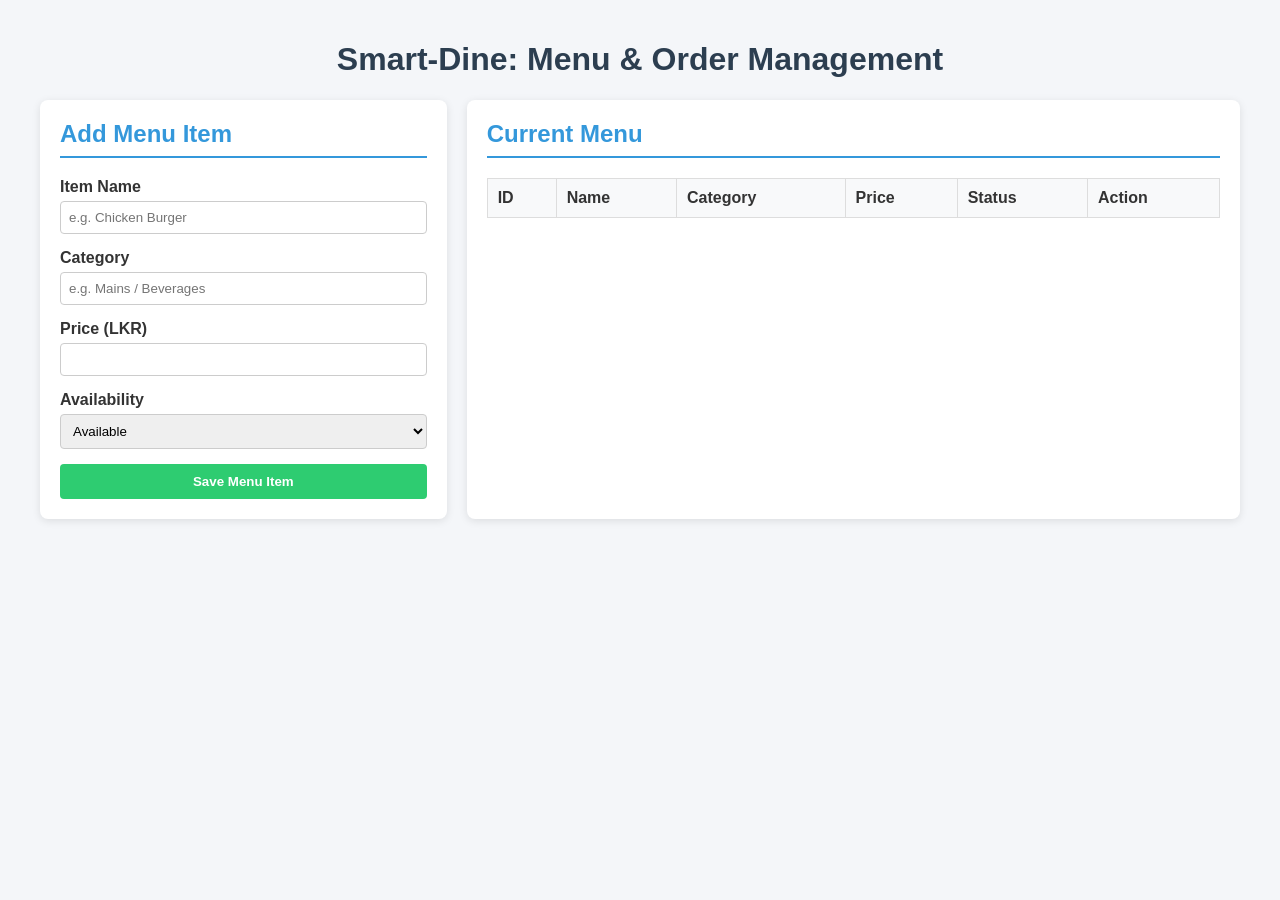
==== src/main/resources/static/index.html @ 8e4718a9 "Update API port to 8081 and finalize menu CRUD functionality" ====
<!DOCTYPE html>
<html lang="en">
<head>
    <meta charset="UTF-8">
    <meta name="viewport" content="width=device-width, initial-scale=1.0">
    <title>Smart-Dine | Menu & Order Management</title>
    <style>
        * { box-sizing: border-box; font-family: 'Segoe UI', Tahoma, Geneva, Verdana, sans-serif; }
        body { background-color: #f4f6f9; margin: 0; padding: 20px; color: #333; }
        h1 { text-align: center; color: #2c3e50; }
        .container { display: flex; gap: 20px; max-width: 1200px; margin: 0 auto; flex-wrap: wrap; }
        .card { background: white; padding: 20px; border-radius: 8px; box-shadow: 0 2px 8px rgba(0,0,0,0.1); flex: 1; min-width: 300px; }
        h2 { border-bottom: 2px solid #3498db; padding-bottom: 8px; color: #3498db; margin-top: 0; }
        
        /* Form Styling */
        .form-group { margin-bottom: 15px; }
        label { display: block; margin-bottom: 5px; font-weight: bold; }
        input[type="text"], input[type="number"], select { width: 100%; padding: 8px; border: 1px solid #ccc; border-radius: 4px; }
        button { background-color: #2ecc71; color: white; border: none; padding: 10px 15px; border-radius: 4px; cursor: pointer; font-weight: bold; width: 100%; }
        button:hover { background-color: #27ae60; }
        .btn-danger { background-color: #e74c3c; width: auto; padding: 5px 10px; font-size: 12px; }
        .btn-danger:hover { background-color: #c0392b; }

        /* Table Styling */
        table { width: 100%; border-collapse: collapse; margin-top: 15px; }
        th, td { border: 1px solid #ddd; padding: 10px; text-align: left; }
        th { background-color: #f8f9fa; }
        .badge { padding: 4px 8px; border-radius: 4px; font-size: 12px; color: white; display: inline-block; }
        .badge-success { background-color: #2ecc71; }
        .badge-warning { background-color: #f39c12; }
    </style>
</head>
<body>

    <h1>Smart-Dine: Menu & Order Management</h1>

    <div class="container">
        <!-- Section 1: Add New Menu Item -->
        <div class="card">
            <h2>Add Menu Item</h2>
            <form id="menuForm">
                <div class="form-group">
                    <label for="itemName">Item Name</label>
                    <input type="text" id="itemName" required placeholder="e.g. Chicken Burger">
                </div>
                <div class="form-group">
                    <label for="itemCategory">Category</label>
                    <input type="text" id="itemCategory" required placeholder="e.g. Mains / Beverages">
                </div>
                <div class="form-group">
                    <label for="itemPrice">Price (LKR)</label>
                    <input type="number" step="0.01" id="itemPrice">
                </div>
                <div class="form-group">
                    <label for="itemAvailable">Availability</label>
                    <select id="itemAvailable">
                        <option value="true">Available</option>
                        <option value="false">Out of Stock</option>
                    </select>
                </div>
                <button type="submit">Save Menu Item</button>
            </form>
        </div>

        <!-- Section 2: Menu Items List -->
        <div class="card" style="flex: 2;">
            <h2>Current Menu</h2>
            <table id="menuTable">
                <thead>
                    <tr>
                        <th>ID</th>
                        <th>Name</th>
                        <th>Category</th>
                        <th>Price</th>
                        <th>Status</th>
                        <th>Action</th>
                    </tr>
                </thead>
                <tbody>
                    <!-- Populated dynamically via JavaScript -->
                </tbody>
            </table>
        </div>
    </div>

    <script>
        // Adjust the port below if your server runs on 8080 or 8081
        const API_URL = 'http://localhost:8081/api/menu';

        // Load Menu Items on Page Load
        document.addEventListener('DOMContentLoaded', fetchMenuItems);

        // Fetch all menu items from Spring Boot REST API
        function fetchMenuItems() {
            fetch(API_URL)
                .then(response => response.json())
                .then(data => {
                    const tbody = document.querySelector('#menuTable tbody');
                    tbody.innerHTML = '';
                    data.forEach(item => {
                        const row = document.createElement('tr');
                        row.innerHTML = `
                            <td>${item.id}</td>
                            <td>${item.name}</td>
                            <td>${item.category}</td>
                            <td>${item.price.toFixed(2)}</td>
                            <td>
                                <span class="badge ${item.available ? 'badge-success' : 'badge-warning'}">
                                    ${item.available ? 'Available' : 'Out of Stock'}
                                </span>
                            </td>
                            <td>
                                <button class="btn-danger" onclick="deleteMenuItem(${item.id})">Delete</button>
                            </td>
                        `;
                        tbody.appendChild(row);
                    });
                })
                .catch(error => console.error('Error fetching menu:', error));
        }

        // Add a new menu item via POST request
        document.getElementById('menuForm').addEventListener('submit', function (e) {
            e.preventDefault();
            
            const newItem = {
                name: document.getElementById('itemName').value,
                category: document.getElementById('itemCategory').value,
                price: parseFloat(document.getElementById('itemPrice').value),
                available: document.getElementById('itemAvailable').value === 'true'
            };

            fetch(API_URL, {
                method: 'POST',
                headers: { 'Content-Type': 'application/json' },
                body: JSON.stringify(newItem)
            })
            .then(response => response.json())
            .then(() => {
                document.getElementById('menuForm').reset();
                fetchMenuItems(); // Refresh list
            })
            .catch(error => console.error('Error adding item:', error));
        });

        // Delete a menu item via DELETE request
        function deleteMenuItem(id) {
            if (confirm('Are you sure you want to delete this menu item?')) {
                fetch(`${API_URL}/${id}`, { method: 'DELETE' })
                    .then(() => fetchMenuItems())
                    .catch(error => console.error('Error deleting item:', error));
            }
        }
    </script>
</body>
</html>
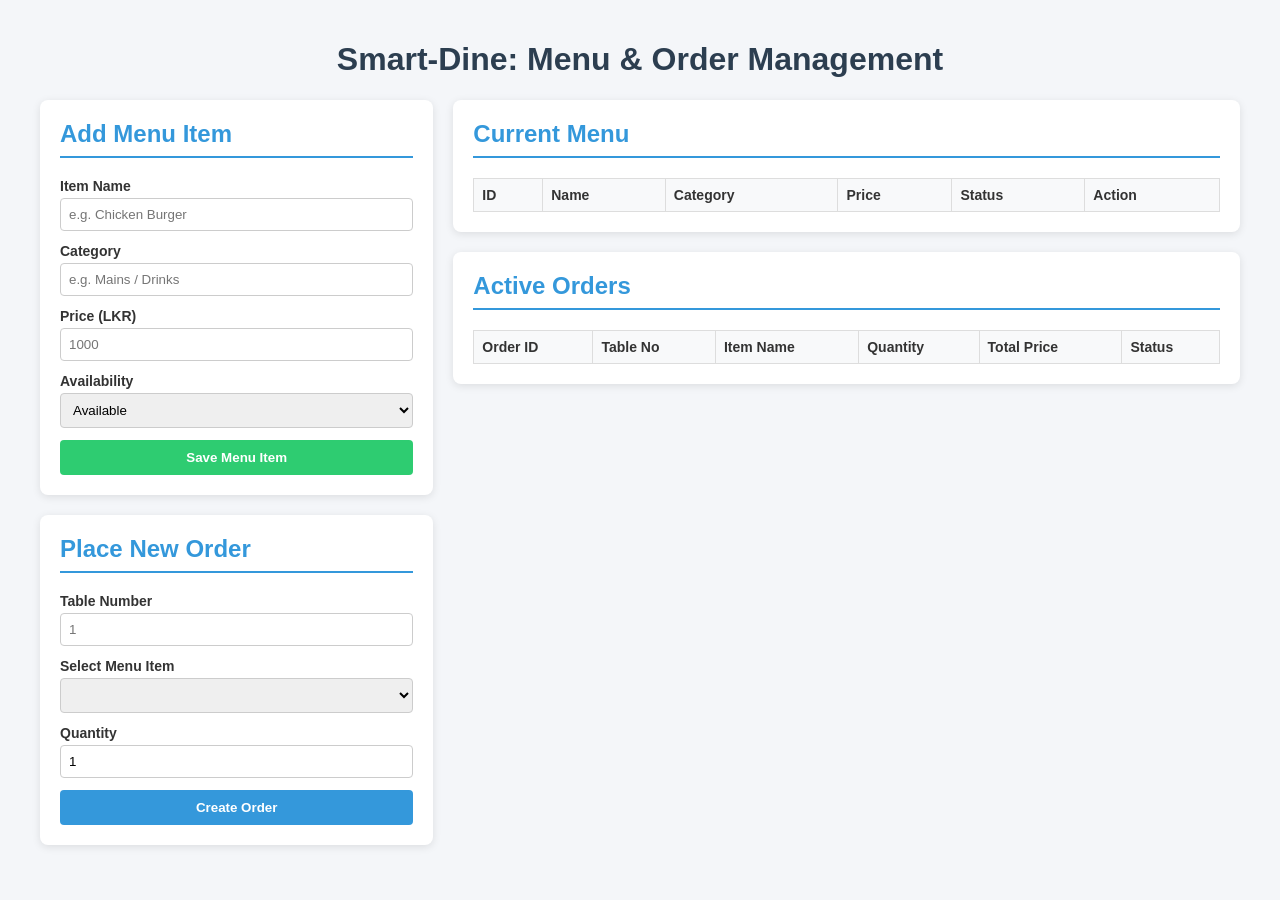
==== commit ecdcbc89: "Add full UI for both Menu and Order Management" ====
--- a/src/main/resources/static/index.html
+++ b/src/main/resources/static/index.html
@@ -8,22 +8,22 @@
         * { box-sizing: border-box; font-family: 'Segoe UI', Tahoma, Geneva, Verdana, sans-serif; }
         body { background-color: #f4f6f9; margin: 0; padding: 20px; color: #333; }
         h1 { text-align: center; color: #2c3e50; }
-        .container { display: flex; gap: 20px; max-width: 1200px; margin: 0 auto; flex-wrap: wrap; }
-        .card { background: white; padding: 20px; border-radius: 8px; box-shadow: 0 2px 8px rgba(0,0,0,0.1); flex: 1; min-width: 300px; }
+        .grid-container { display: grid; grid-template-columns: 1fr 2fr; gap: 20px; max-width: 1200px; margin: 0 auto; }
+        .card { background: white; padding: 20px; border-radius: 8px; box-shadow: 0 2px 8px rgba(0,0,0,0.1); margin-bottom: 20px; }
         h2 { border-bottom: 2px solid #3498db; padding-bottom: 8px; color: #3498db; margin-top: 0; }
         
-        /* Form Styling */
-        .form-group { margin-bottom: 15px; }
-        label { display: block; margin-bottom: 5px; font-weight: bold; }
+        .form-group { margin-bottom: 12px; }
+        label { display: block; margin-bottom: 4px; font-weight: bold; font-size: 14px; }
         input[type="text"], input[type="number"], select { width: 100%; padding: 8px; border: 1px solid #ccc; border-radius: 4px; }
         button { background-color: #2ecc71; color: white; border: none; padding: 10px 15px; border-radius: 4px; cursor: pointer; font-weight: bold; width: 100%; }
         button:hover { background-color: #27ae60; }
-        .btn-danger { background-color: #e74c3c; width: auto; padding: 5px 10px; font-size: 12px; }
+        .btn-order { background-color: #3498db; }
+        .btn-order:hover { background-color: #2980b9; }
+        .btn-danger { background-color: #e74c3c; width: auto; padding: 4px 8px; font-size: 12px; }
         .btn-danger:hover { background-color: #c0392b; }
 
-        /* Table Styling */
-        table { width: 100%; border-collapse: collapse; margin-top: 15px; }
-        th, td { border: 1px solid #ddd; padding: 10px; text-align: left; }
+        table { width: 100%; border-collapse: collapse; margin-top: 10px; }
+        th, td { border: 1px solid #ddd; padding: 8px; text-align: left; font-size: 14px; }
         th { background-color: #f8f9fa; }
         .badge { padding: 4px 8px; border-radius: 4px; font-size: 12px; color: white; display: inline-block; }
         .badge-success { background-color: #2ecc71; }
@@ -34,95 +34,143 @@
 
     <h1>Smart-Dine: Menu & Order Management</h1>
 
-    <div class="container">
-        <!-- Section 1: Add New Menu Item -->
-        <div class="card">
-            <h2>Add Menu Item</h2>
-            <form id="menuForm">
-                <div class="form-group">
-                    <label for="itemName">Item Name</label>
-                    <input type="text" id="itemName" required placeholder="e.g. Chicken Burger">
-                </div>
-                <div class="form-group">
-                    <label for="itemCategory">Category</label>
-                    <input type="text" id="itemCategory" required placeholder="e.g. Mains / Beverages">
-                </div>
-                <div class="form-group">
-                    <label for="itemPrice">Price (LKR)</label>
-                    <input type="number" step="0.01" id="itemPrice">
-                </div>
-                <div class="form-group">
-                    <label for="itemAvailable">Availability</label>
-                    <select id="itemAvailable">
-                        <option value="true">Available</option>
-                        <option value="false">Out of Stock</option>
-                    </select>
-                </div>
-                <button type="submit">Save Menu Item</button>
-            </form>
+    <div class="grid-container">
+        <!-- LEFT COLUMN: FORMS -->
+        <div>
+            <!-- Form 1: Add Menu Item -->
+            <div class="card">
+                <h2>Add Menu Item</h2>
+                <form id="menuForm">
+                    <div class="form-group">
+                        <label for="itemName">Item Name</label>
+                        <input type="text" id="itemName" required placeholder="e.g. Chicken Burger">
+                    </div>
+                    <div class="form-group">
+                        <label for="itemCategory">Category</label>
+                        <input type="text" id="itemCategory" required placeholder="e.g. Mains / Drinks">
+                    </div>
+                    <div class="form-group">
+                        <label for="itemPrice">Price (LKR)</label>
+                        <input type="number" step="0.01" id="itemPrice" required placeholder="1000">
+                    </div>
+                    <div class="form-group">
+                        <label for="itemAvailable">Availability</label>
+                        <select id="itemAvailable">
+                            <option value="true">Available</option>
+                            <option value="false">Out of Stock</option>
+                        </select>
+                    </div>
+                    <button type="submit">Save Menu Item</button>
+                </form>
+            </div>
+
+            <!-- Form 2: Place New Order -->
+            <div class="card">
+                <h2>Place New Order</h2>
+                <form id="orderForm">
+                    <div class="form-group">
+                        <label for="tableNumber">Table Number</label>
+                        <input type="number" id="tableNumber" required placeholder="1">
+                    </div>
+                    <div class="form-group">
+                        <label for="selectMenuItem">Select Menu Item</label>
+                        <select id="selectMenuItem" required>
+                            <!-- Dynamically populated from menu items -->
+                        </select>
+                    </div>
+                    <div class="form-group">
+                        <label for="orderQuantity">Quantity</label>
+                        <input type="number" id="orderQuantity" min="1" value="1" required>
+                    </div>
+                    <button type="submit" class="btn-order">Create Order</button>
+                </form>
+            </div>
         </div>
 
-        <!-- Section 2: Menu Items List -->
-        <div class="card" style="flex: 2;">
-            <h2>Current Menu</h2>
-            <table id="menuTable">
-                <thead>
-                    <tr>
-                        <th>ID</th>
-                        <th>Name</th>
-                        <th>Category</th>
-                        <th>Price</th>
-                        <th>Status</th>
-                        <th>Action</th>
-                    </tr>
-                </thead>
-                <tbody>
-                    <!-- Populated dynamically via JavaScript -->
-                </tbody>
-            </table>
+        <!-- RIGHT COLUMN: TABLES -->
+        <div>
+            <!-- Table 1: Current Menu -->
+            <div class="card">
+                <h2>Current Menu</h2>
+                <table id="menuTable">
+                    <thead>
+                        <tr>
+                            <th>ID</th>
+                            <th>Name</th>
+                            <th>Category</th>
+                            <th>Price</th>
+                            <th>Status</th>
+                            <th>Action</th>
+                        </tr>
+                    </thead>
+                    <tbody></tbody>
+                </table>
+            </div>
+
+            <!-- Table 2: Active Orders -->
+            <div class="card">
+                <h2>Active Orders</h2>
+                <table id="ordersTable">
+                    <thead>
+                        <tr>
+                            <th>Order ID</th>
+                            <th>Table No</th>
+                            <th>Item Name</th>
+                            <th>Quantity</th>
+                            <th>Total Price</th>
+                            <th>Status</th>
+                        </tr>
+                    </thead>
+                    <tbody></tbody>
+                </table>
+            </div>
         </div>
     </div>
 
     <script>
-        // Adjust the port below if your server runs on 8080 or 8081
-        const API_URL = 'http://localhost:8081/api/menu';
-
-        // Load Menu Items on Page Load
-        document.addEventListener('DOMContentLoaded', fetchMenuItems);
-
-        // Fetch all menu items from Spring Boot REST API
+        const BASE_URL = 'http://localhost:8081/api';
+
+        document.addEventListener('DOMContentLoaded', () => {
+            fetchMenuItems();
+            fetchOrders();
+        });
+
+        // --- MENU LOGIC ---
         function fetchMenuItems() {
-            fetch(API_URL)
-                .then(response => response.json())
+            fetch(`${BASE_URL}/menu`)
+                .then(res => res.json())
                 .then(data => {
                     const tbody = document.querySelector('#menuTable tbody');
+                    const select = document.getElementById('selectMenuItem');
                     tbody.innerHTML = '';
+                    select.innerHTML = '';
+
                     data.forEach(item => {
+                        // Render Menu Table Row
                         const row = document.createElement('tr');
                         row.innerHTML = `
                             <td>${item.id}</td>
                             <td>${item.name}</td>
                             <td>${item.category}</td>
                             <td>${item.price.toFixed(2)}</td>
-                            <td>
-                                <span class="badge ${item.available ? 'badge-success' : 'badge-warning'}">
-                                    ${item.available ? 'Available' : 'Out of Stock'}
-                                </span>
-                            </td>
-                            <td>
-                                <button class="btn-danger" onclick="deleteMenuItem(${item.id})">Delete</button>
-                            </td>
+                            <td><span class="badge ${item.available ? 'badge-success' : 'badge-warning'}">${item.available ? 'Available' : 'Out of Stock'}</span></td>
+                            <td><button class="btn-danger" onclick="deleteMenuItem(${item.id})">Delete</button></td>
                         `;
                         tbody.appendChild(row);
+
+                        // Render Option in Order Dropdown
+                        if(item.available) {
+                            const opt = document.createElement('option');
+                            opt.value = item.name;
+                            opt.textContent = `${item.name} (LKR ${item.price})`;
+                            select.appendChild(opt);
+                        }
                     });
-                })
-                .catch(error => console.error('Error fetching menu:', error));
+                });
         }
 
-        // Add a new menu item via POST request
-        document.getElementById('menuForm').addEventListener('submit', function (e) {
+        document.getElementById('menuForm').addEventListener('submit', (e) => {
             e.preventDefault();
-            
             const newItem = {
                 name: document.getElementById('itemName').value,
                 category: document.getElementById('itemCategory').value,
@@ -130,27 +178,63 @@
                 available: document.getElementById('itemAvailable').value === 'true'
             };
 
-            fetch(API_URL, {
+            fetch(`${BASE_URL}/menu`, {
                 method: 'POST',
                 headers: { 'Content-Type': 'application/json' },
                 body: JSON.stringify(newItem)
-            })
-            .then(response => response.json())
-            .then(() => {
+            }).then(() => {
                 document.getElementById('menuForm').reset();
-                fetchMenuItems(); // Refresh list
-            })
-            .catch(error => console.error('Error adding item:', error));
+                fetchMenuItems();
+            });
         });
 
-        // Delete a menu item via DELETE request
         function deleteMenuItem(id) {
-            if (confirm('Are you sure you want to delete this menu item?')) {
-                fetch(`${API_URL}/${id}`, { method: 'DELETE' })
-                    .then(() => fetchMenuItems())
-                    .catch(error => console.error('Error deleting item:', error));
+            if(confirm('Delete item?')) {
+                fetch(`${BASE_URL}/menu/${id}`, { method: 'DELETE' }).then(() => fetchMenuItems());
             }
         }
+
+        // --- ORDER LOGIC ---
+        function fetchOrders() {
+            fetch(`${BASE_URL}/orders`)
+                .then(res => res.json())
+                .then(data => {
+                    const tbody = document.querySelector('#ordersTable tbody');
+                    tbody.innerHTML = '';
+                    data.forEach(order => {
+                        const row = document.createElement('tr');
+                        row.innerHTML = `
+                            <td>${order.id}</td>
+                            <td>${order.tableNumber}</td>
+                            <td>${order.itemName || order.menuItemName}</td>
+                            <td>${order.quantity}</td>
+                            <td>${(order.totalPrice || 0).toFixed(2)}</td>
+                            <td><span class="badge badge-warning">${order.status || 'PENDING'}</span></td>
+                        `;
+                        tbody.appendChild(row);
+                    });
+                })
+                .catch(() => console.log("Orders endpoint pending backend load"));
+        }
+
+        document.getElementById('orderForm').addEventListener('submit', (e) => {
+            e.preventDefault();
+            const newOrder = {
+                tableNumber: parseInt(document.getElementById('tableNumber').value),
+                itemName: document.getElementById('selectMenuItem').value,
+                quantity: parseInt(document.getElementById('orderQuantity').value),
+                status: 'PENDING'
+            };
+
+            fetch(`${BASE_URL}/orders`, {
+                method: 'POST',
+                headers: { 'Content-Type': 'application/json' },
+                body: JSON.stringify(newOrder)
+            }).then(() => {
+                document.getElementById('orderForm').reset();
+                fetchOrders();
+            });
+        });
     </script>
 </body>
 </html>
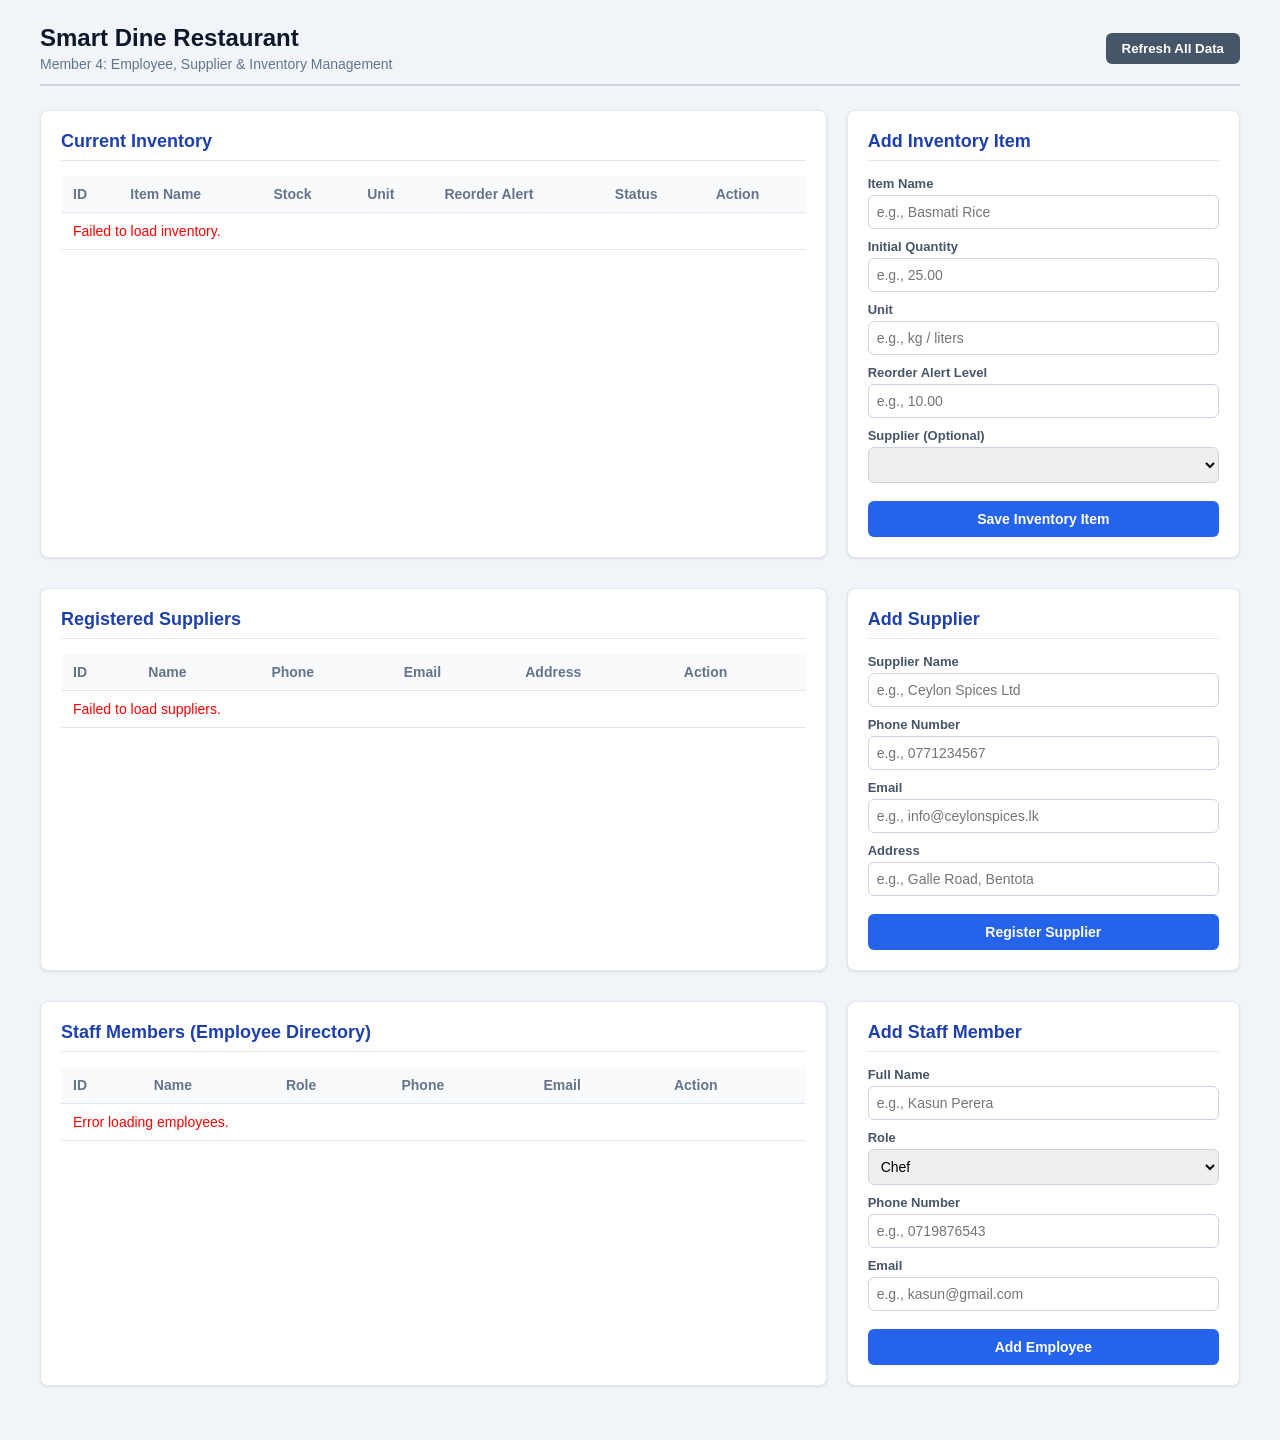
==== commit e27e6cb8: "Add" ====
--- a/src/main/resources/static/index.html
+++ b/src/main/resources/static/index.html
@@ -1,240 +1,377 @@
 <!DOCTYPE html>
 <html lang="en">
 <head>
-    <meta charset="UTF-8">
-    <meta name="viewport" content="width=device-width, initial-scale=1.0">
-    <title>Smart-Dine | Menu & Order Management</title>
-    <style>
-        * { box-sizing: border-box; font-family: 'Segoe UI', Tahoma, Geneva, Verdana, sans-serif; }
-        body { background-color: #f4f6f9; margin: 0; padding: 20px; color: #333; }
-        h1 { text-align: center; color: #2c3e50; }
-        .grid-container { display: grid; grid-template-columns: 1fr 2fr; gap: 20px; max-width: 1200px; margin: 0 auto; }
-        .card { background: white; padding: 20px; border-radius: 8px; box-shadow: 0 2px 8px rgba(0,0,0,0.1); margin-bottom: 20px; }
-        h2 { border-bottom: 2px solid #3498db; padding-bottom: 8px; color: #3498db; margin-top: 0; }
-        
-        .form-group { margin-bottom: 12px; }
-        label { display: block; margin-bottom: 4px; font-weight: bold; font-size: 14px; }
-        input[type="text"], input[type="number"], select { width: 100%; padding: 8px; border: 1px solid #ccc; border-radius: 4px; }
-        button { background-color: #2ecc71; color: white; border: none; padding: 10px 15px; border-radius: 4px; cursor: pointer; font-weight: bold; width: 100%; }
-        button:hover { background-color: #27ae60; }
-        .btn-order { background-color: #3498db; }
-        .btn-order:hover { background-color: #2980b9; }
-        .btn-danger { background-color: #e74c3c; width: auto; padding: 4px 8px; font-size: 12px; }
-        .btn-danger:hover { background-color: #c0392b; }
-
-        table { width: 100%; border-collapse: collapse; margin-top: 10px; }
-        th, td { border: 1px solid #ddd; padding: 8px; text-align: left; font-size: 14px; }
-        th { background-color: #f8f9fa; }
-        .badge { padding: 4px 8px; border-radius: 4px; font-size: 12px; color: white; display: inline-block; }
-        .badge-success { background-color: #2ecc71; }
-        .badge-warning { background-color: #f39c12; }
-    </style>
+  <meta charset="UTF-8">
+  <meta name="viewport" content="width=device-width, initial-scale=1.0">
+  <title>Smart Dine - Employee & Inventory Portal</title>
+  <style>
+    * { box-sizing: border-box; font-family: -apple-system, BlinkMacSystemFont, "Segoe UI", Roboto, sans-serif; }
+    body { background-color: #f1f5f9; margin: 0; padding: 24px; color: #1e293b; }
+    .container { max-width: 1200px; margin: 0 auto; }
+    header { display: flex; justify-content: space-between; align-items: center; margin-bottom: 24px; border-bottom: 2px solid #cbd5e1; padding-bottom: 12px; }
+    h1 { margin: 0; color: #0f172a; font-size: 24px; }
+    .btn-top { background: #475569; color: white; border: none; padding: 8px 16px; border-radius: 6px; cursor: pointer; font-weight: 600; }
+    
+    .section-grid { display: grid; grid-template-columns: 2fr 1fr; gap: 20px; margin-bottom: 30px; }
+    @media (max-width: 900px) { .section-grid { grid-template-columns: 1fr; } }
+
+    .card { background: #ffffff; border-radius: 8px; box-shadow: 0 1px 3px rgba(0,0,0,0.1); padding: 20px; border: 1px solid #e2e8f0; }
+    h2 { margin-top: 0; font-size: 18px; color: #1e40af; border-bottom: 1px solid #e2e8f0; padding-bottom: 8px; }
+
+    table { width: 100%; border-collapse: collapse; margin-top: 10px; font-size: 14px; }
+    th, td { text-align: left; padding: 10px 12px; border-bottom: 1px solid #e2e8f0; }
+    th { background: #f8fafc; color: #64748b; }
+    
+    .badge { padding: 4px 8px; border-radius: 9999px; font-weight: 600; font-size: 12px; }
+    .badge-ok { background: #dcfce7; color: #15803d; }
+    .badge-danger { background: #fee2e2; color: #b91c1c; }
+
+    .btn-del { background: #ef4444; color: white; border: none; padding: 4px 10px; border-radius: 4px; cursor: pointer; font-size: 12px; }
+    .btn-del:hover { background: #dc2626; }
+    .btn-submit { width: 100%; background: #2563eb; color: white; border: none; padding: 10px; border-radius: 6px; cursor: pointer; font-weight: 600; font-size: 14px; margin-top: 8px; }
+    .btn-submit:hover { background: #1d4ed8; }
+
+    .form-group { margin-bottom: 10px; }
+    label { display: block; font-size: 13px; font-weight: 600; color: #475569; margin-bottom: 4px; }
+    input, select { width: 100%; padding: 8px; border: 1px solid #cbd5e1; border-radius: 6px; font-size: 14px; }
+  </style>
 </head>
 <body>
-
-    <h1>Smart-Dine: Menu & Order Management</h1>
-
-    <div class="grid-container">
-        <!-- LEFT COLUMN: FORMS -->
-        <div>
-            <!-- Form 1: Add Menu Item -->
-            <div class="card">
-                <h2>Add Menu Item</h2>
-                <form id="menuForm">
-                    <div class="form-group">
-                        <label for="itemName">Item Name</label>
-                        <input type="text" id="itemName" required placeholder="e.g. Chicken Burger">
-                    </div>
-                    <div class="form-group">
-                        <label for="itemCategory">Category</label>
-                        <input type="text" id="itemCategory" required placeholder="e.g. Mains / Drinks">
-                    </div>
-                    <div class="form-group">
-                        <label for="itemPrice">Price (LKR)</label>
-                        <input type="number" step="0.01" id="itemPrice" required placeholder="1000">
-                    </div>
-                    <div class="form-group">
-                        <label for="itemAvailable">Availability</label>
-                        <select id="itemAvailable">
-                            <option value="true">Available</option>
-                            <option value="false">Out of Stock</option>
-                        </select>
-                    </div>
-                    <button type="submit">Save Menu Item</button>
-                </form>
-            </div>
-
-            <!-- Form 2: Place New Order -->
-            <div class="card">
-                <h2>Place New Order</h2>
-                <form id="orderForm">
-                    <div class="form-group">
-                        <label for="tableNumber">Table Number</label>
-                        <input type="number" id="tableNumber" required placeholder="1">
-                    </div>
-                    <div class="form-group">
-                        <label for="selectMenuItem">Select Menu Item</label>
-                        <select id="selectMenuItem" required>
-                            <!-- Dynamically populated from menu items -->
-                        </select>
-                    </div>
-                    <div class="form-group">
-                        <label for="orderQuantity">Quantity</label>
-                        <input type="number" id="orderQuantity" min="1" value="1" required>
-                    </div>
-                    <button type="submit" class="btn-order">Create Order</button>
-                </form>
-            </div>
-        </div>
-
-        <!-- RIGHT COLUMN: TABLES -->
-        <div>
-            <!-- Table 1: Current Menu -->
-            <div class="card">
-                <h2>Current Menu</h2>
-                <table id="menuTable">
-                    <thead>
-                        <tr>
-                            <th>ID</th>
-                            <th>Name</th>
-                            <th>Category</th>
-                            <th>Price</th>
-                            <th>Status</th>
-                            <th>Action</th>
-                        </tr>
-                    </thead>
-                    <tbody></tbody>
-                </table>
-            </div>
-
-            <!-- Table 2: Active Orders -->
-            <div class="card">
-                <h2>Active Orders</h2>
-                <table id="ordersTable">
-                    <thead>
-                        <tr>
-                            <th>Order ID</th>
-                            <th>Table No</th>
-                            <th>Item Name</th>
-                            <th>Quantity</th>
-                            <th>Total Price</th>
-                            <th>Status</th>
-                        </tr>
-                    </thead>
-                    <tbody></tbody>
-                </table>
-            </div>
-        </div>
+  <div class="container">
+    <header>
+      <div>
+        <h1>Smart Dine Restaurant</h1>
+        <p style="margin:4px 0 0; color:#64748b; font-size:14px;">Member 4: Employee, Supplier & Inventory Management</p>
+      </div>
+      <button class="btn-top" onclick="loadAll()">Refresh All Data</button>
+    </header>
+
+    <!-- SECTION 1: INVENTORY -->
+    <div class="section-grid">
+      <div class="card">
+        <h2>Current Inventory</h2>
+        <table>
+          <thead>
+            <tr>
+              <th>ID</th>
+              <th>Item Name</th>
+              <th>Stock</th>
+              <th>Unit</th>
+              <th>Reorder Alert</th>
+              <th>Status</th>
+              <th>Action</th>
+            </tr>
+          </thead>
+          <tbody id="inventory-tbody"><tr><td colspan="7">Loading...</td></tr></tbody>
+        </table>
+      </div>
+      <div class="card">
+        <h2>Add Inventory Item</h2>
+        <form onsubmit="handleSaveInventory(event)">
+          <div class="form-group">
+            <label>Item Name</label>
+            <input type="text" id="inv-name" required placeholder="e.g., Basmati Rice" />
+          </div>
+          <div class="form-group">
+            <label>Initial Quantity</label>
+            <input type="number" step="0.01" id="inv-qty" required placeholder="e.g., 25.00" />
+          </div>
+          <div class="form-group">
+            <label>Unit</label>
+            <input type="text" id="inv-unit" required placeholder="e.g., kg / liters" />
+          </div>
+          <div class="form-group">
+            <label>Reorder Alert Level</label>
+            <input type="number" step="0.01" id="inv-reorder" required placeholder="e.g., 10.00" />
+          </div>
+          <div class="form-group">
+            <label>Supplier (Optional)</label>
+            <select id="inv-supplier"></select>
+          </div>
+          <button type="submit" class="btn-submit">Save Inventory Item</button>
+        </form>
+      </div>
     </div>
 
-    <script>
-        const BASE_URL = 'http://localhost:8081/api';
-
-        document.addEventListener('DOMContentLoaded', () => {
-            fetchMenuItems();
-            fetchOrders();
+    <!-- SECTION 2: SUPPLIERS -->
+    <div class="section-grid">
+      <div class="card">
+        <h2>Registered Suppliers</h2>
+        <table>
+          <thead>
+            <tr>
+              <th>ID</th>
+              <th>Name</th>
+              <th>Phone</th>
+              <th>Email</th>
+              <th>Address</th>
+              <th>Action</th>
+            </tr>
+          </thead>
+          <tbody id="supplier-tbody"><tr><td colspan="6">Loading...</td></tr></tbody>
+        </table>
+      </div>
+      <div class="card">
+        <h2>Add Supplier</h2>
+        <form onsubmit="handleSaveSupplier(event)">
+          <div class="form-group">
+            <label>Supplier Name</label>
+            <input type="text" id="sup-name" required placeholder="e.g., Ceylon Spices Ltd" />
+          </div>
+          <div class="form-group">
+            <label>Phone Number</label>
+            <input type="text" id="sup-phone" required placeholder="e.g., 0771234567" />
+          </div>
+          <div class="form-group">
+            <label>Email</label>
+            <input type="email" id="sup-email" placeholder="e.g., info@ceylonspices.lk" />
+          </div>
+          <div class="form-group">
+            <label>Address</label>
+            <input type="text" id="sup-address" required placeholder="e.g., Galle Road, Bentota" />
+          </div>
+          <button type="submit" class="btn-submit">Register Supplier</button>
+        </form>
+      </div>
+    </div>
+
+    <!-- SECTION 3: EMPLOYEES -->
+    <div class="section-grid">
+      <div class="card">
+        <h2>Staff Members (Employee Directory)</h2>
+        <table>
+          <thead>
+            <tr>
+              <th>ID</th>
+              <th>Name</th>
+              <th>Role</th>
+              <th>Phone</th>
+              <th>Email</th>
+              <th>Action</th>
+            </tr>
+          </thead>
+          <tbody id="employee-tbody"><tr><td colspan="6">Loading...</td></tr></tbody>
+        </table>
+      </div>
+      <div class="card">
+        <h2>Add Staff Member</h2>
+        <form onsubmit="handleSaveEmployee(event)">
+          <div class="form-group">
+            <label>Full Name</label>
+            <input type="text" id="emp-name" required placeholder="e.g., Kasun Perera" />
+          </div>
+          <div class="form-group">
+            <label>Role</label>
+            <select id="emp-role" required>
+              <option value="Chef">Chef</option>
+              <option value="Waiter">Waiter</option>
+              <option value="Manager">Manager</option>
+              <option value="Cashier">Cashier</option>
+              <option value="Cleaner">Cleaner</option>
+            </select>
+          </div>
+          <div class="form-group">
+            <label>Phone Number</label>
+            <input type="text" id="emp-phone" required placeholder="e.g., 0719876543" />
+          </div>
+          <div class="form-group">
+            <label>Email</label>
+            <input type="email" id="emp-email" placeholder="e.g., kasun@gmail.com" />
+          </div>
+          <button type="submit" class="btn-submit">Add Employee</button>
+        </form>
+      </div>
+    </div>
+  </div>
+
+  <script>
+    const API = "http://localhost:9090/api";
+
+    // 1. INVENTORY
+    async function loadInventory() {
+      const tbody = document.getElementById("inventory-tbody");
+      try {
+        const res = await fetch(`${API}/inventory`);
+        const data = await res.json();
+        if (!data || data.length === 0) {
+          tbody.innerHTML = `<tr><td colspan="7">No inventory records.</td></tr>`;
+          return;
+        }
+        tbody.innerHTML = data.map(item => {
+          const qty = Number(item.quantity) || 0;
+          const reorder = Number(item.reorderLevel) || 0;
+          const isLow = qty <= reorder;
+          return `
+            <tr>
+              <td>#${item.inventoryId}</td>
+              <td><strong>${item.itemName || 'Item #' + item.inventoryId}</strong></td>
+              <td>${qty}</td>
+              <td>${item.unit || '-'}</td>
+              <td>${reorder}</td>
+              <td><span class="badge ${isLow ? 'badge-danger' : 'badge-ok'}">${isLow ? 'Low Stock' : 'Adequate'}</span></td>
+              <td><button class="btn-del" onclick="deleteItem('inventory', ${item.inventoryId})">Delete</button></td>
+            </tr>
+          `;
+        }).join("");
+      } catch (err) {
+        tbody.innerHTML = `<tr><td colspan="7" style="color:red">Failed to load inventory.</td></tr>`;
+      }
+    }
+
+    async function handleSaveInventory(e) {
+      e.preventDefault();
+      const supSelect = document.getElementById("inv-supplier");
+      const supVal = supSelect.value;
+
+      const payload = {
+        itemName: document.getElementById("inv-name").value.trim(),
+        quantity: parseFloat(document.getElementById("inv-qty").value),
+        unit: document.getElementById("inv-unit").value.trim(),
+        reorderLevel: parseFloat(document.getElementById("inv-reorder").value),
+        supplierId: supVal ? parseInt(supVal) : null
+      };
+
+      try {
+        const res = await fetch(`${API}/inventory`, {
+          method: "POST",
+          headers: { "Content-Type": "application/json" },
+          body: JSON.stringify(payload)
         });
 
-        // --- MENU LOGIC ---
-        function fetchMenuItems() {
-            fetch(`${BASE_URL}/menu`)
-                .then(res => res.json())
-                .then(data => {
-                    const tbody = document.querySelector('#menuTable tbody');
-                    const select = document.getElementById('selectMenuItem');
-                    tbody.innerHTML = '';
-                    select.innerHTML = '';
-
-                    data.forEach(item => {
-                        // Render Menu Table Row
-                        const row = document.createElement('tr');
-                        row.innerHTML = `
-                            <td>${item.id}</td>
-                            <td>${item.name}</td>
-                            <td>${item.category}</td>
-                            <td>${item.price.toFixed(2)}</td>
-                            <td><span class="badge ${item.available ? 'badge-success' : 'badge-warning'}">${item.available ? 'Available' : 'Out of Stock'}</span></td>
-                            <td><button class="btn-danger" onclick="deleteMenuItem(${item.id})">Delete</button></td>
-                        `;
-                        tbody.appendChild(row);
-
-                        // Render Option in Order Dropdown
-                        if(item.available) {
-                            const opt = document.createElement('option');
-                            opt.value = item.name;
-                            opt.textContent = `${item.name} (LKR ${item.price})`;
-                            select.appendChild(opt);
-                        }
-                    });
-                });
-        }
-
-        document.getElementById('menuForm').addEventListener('submit', (e) => {
-            e.preventDefault();
-            const newItem = {
-                name: document.getElementById('itemName').value,
-                category: document.getElementById('itemCategory').value,
-                price: parseFloat(document.getElementById('itemPrice').value),
-                available: document.getElementById('itemAvailable').value === 'true'
-            };
-
-            fetch(`${BASE_URL}/menu`, {
-                method: 'POST',
-                headers: { 'Content-Type': 'application/json' },
-                body: JSON.stringify(newItem)
-            }).then(() => {
-                document.getElementById('menuForm').reset();
-                fetchMenuItems();
-            });
-        });
-
-        function deleteMenuItem(id) {
-            if(confirm('Delete item?')) {
-                fetch(`${BASE_URL}/menu/${id}`, { method: 'DELETE' }).then(() => fetchMenuItems());
-            }
-        }
-
-        // --- ORDER LOGIC ---
-        function fetchOrders() {
-            fetch(`${BASE_URL}/orders`)
-                .then(res => res.json())
-                .then(data => {
-                    const tbody = document.querySelector('#ordersTable tbody');
-                    tbody.innerHTML = '';
-                    data.forEach(order => {
-                        const row = document.createElement('tr');
-                        row.innerHTML = `
-                            <td>${order.id}</td>
-                            <td>${order.tableNumber}</td>
-                            <td>${order.itemName || order.menuItemName}</td>
-                            <td>${order.quantity}</td>
-                            <td>${(order.totalPrice || 0).toFixed(2)}</td>
-                            <td><span class="badge badge-warning">${order.status || 'PENDING'}</span></td>
-                        `;
-                        tbody.appendChild(row);
-                    });
-                })
-                .catch(() => console.log("Orders endpoint pending backend load"));
-        }
-
-        document.getElementById('orderForm').addEventListener('submit', (e) => {
-            e.preventDefault();
-            const newOrder = {
-                tableNumber: parseInt(document.getElementById('tableNumber').value),
-                itemName: document.getElementById('selectMenuItem').value,
-                quantity: parseInt(document.getElementById('orderQuantity').value),
-                status: 'PENDING'
-            };
-
-            fetch(`${BASE_URL}/orders`, {
-                method: 'POST',
-                headers: { 'Content-Type': 'application/json' },
-                body: JSON.stringify(newOrder)
-            }).then(() => {
-                document.getElementById('orderForm').reset();
-                fetchOrders();
-            });
-        });
-    </script>
+        if (res.ok) {
+          e.target.reset();
+          loadInventory();
+        } else {
+          const errText = await res.text();
+          alert("Failed to add inventory item: " + errText);
+        }
+      } catch (err) {
+        alert("Network error: " + err.message);
+      }
+    }
+
+    // 2. SUPPLIERS
+    async function loadSuppliers() {
+      const tbody = document.getElementById("supplier-tbody");
+      const dropdown = document.getElementById("inv-supplier");
+      try {
+        const res = await fetch(`${API}/suppliers`);
+        const data = await res.json();
+        if (!data || data.length === 0) {
+          tbody.innerHTML = `<tr><td colspan="6">No suppliers registered.</td></tr>`;
+          dropdown.innerHTML = `<option value="">None</option>`;
+          return;
+        }
+        tbody.innerHTML = data.map(s => `
+          <tr>
+            <td>#${s.supplierId}</td>
+            <td><strong>${s.name}</strong></td>
+            <td>${s.phone}</td>
+            <td>${s.email || '-'}</td>
+            <td>${s.address}</td>
+            <td><button class="btn-del" onclick="deleteItem('suppliers', ${s.supplierId})">Delete</button></td>
+          </tr>
+        `).join("");
+
+        dropdown.innerHTML = `<option value="">None</option>` + data.map(s => `<option value="${s.supplierId}">${s.name}</option>`).join("");
+      } catch (err) {
+        tbody.innerHTML = `<tr><td colspan="6" style="color:red">Failed to load suppliers.</td></tr>`;
+      }
+    }
+
+    async function handleSaveSupplier(e) {
+      e.preventDefault();
+      const payload = {
+        name: document.getElementById("sup-name").value,
+        phone: document.getElementById("sup-phone").value,
+        email: document.getElementById("sup-email").value,
+        address: document.getElementById("sup-address").value
+      };
+
+      const res = await fetch(`${API}/suppliers`, {
+        method: "POST",
+        headers: { "Content-Type": "application/json" },
+        body: JSON.stringify(payload)
+      });
+
+      if (res.ok) {
+        e.target.reset();
+        loadSuppliers();
+      } else {
+        alert("Failed to add supplier.");
+      }
+    }
+
+    // 3. EMPLOYEES
+    async function loadEmployees() {
+      const tbody = document.getElementById("employee-tbody");
+      try {
+        const res = await fetch(`${API}/employees`);
+        const data = await res.json();
+        if (!data || data.length === 0) {
+          tbody.innerHTML = `<tr><td colspan="6">No employees found.</td></tr>`;
+          return;
+        }
+        tbody.innerHTML = data.map(emp => `
+          <tr>
+            <td>#${emp.employeeId}</td>
+            <td><strong>${emp.name}</strong></td>
+            <td>${emp.role}</td>
+            <td>${emp.phone}</td>
+            <td>${emp.email || '-'}</td>
+            <td><button class="btn-del" onclick="deleteItem('employees', ${emp.employeeId})">Delete</button></td>
+          </tr>
+        `).join("");
+      } catch (err) {
+        tbody.innerHTML = `<tr><td colspan="6" style="color:red">Error loading employees.</td></tr>`;
+      }
+    }
+
+    async function handleSaveEmployee(e) {
+      e.preventDefault();
+      const payload = {
+        name: document.getElementById("emp-name").value,
+        role: document.getElementById("emp-role").value,
+        phone: document.getElementById("emp-phone").value,
+        email: document.getElementById("emp-email").value
+      };
+
+      const res = await fetch(`${API}/employees`, {
+        method: "POST",
+        headers: { "Content-Type": "application/json" },
+        body: JSON.stringify(payload)
+      });
+
+      if (res.ok) {
+        e.target.reset();
+        loadEmployees();
+      } else {
+        alert("Failed to add employee.");
+      }
+    }
+
+    // 4. GENERIC DELETE FUNCTION
+    async function deleteItem(resource, id) {
+      if (!confirm(`Are you sure you want to delete this record (#${id})?`)) return;
+      try {
+        const res = await fetch(`${API}/${resource}/${id}`, { method: "DELETE" });
+        if (res.ok) {
+          loadAll();
+        } else {
+          alert(`Failed to delete from ${resource}. It might be linked to other records.`);
+        }
+      } catch (err) {
+        alert("Error sending delete request.");
+      }
+    }
+
+    function loadAll() {
+      loadInventory();
+      loadSuppliers();
+      loadEmployees();
+    }
+
+    window.onload = loadAll;
+  </script>
 </body>
 </html>
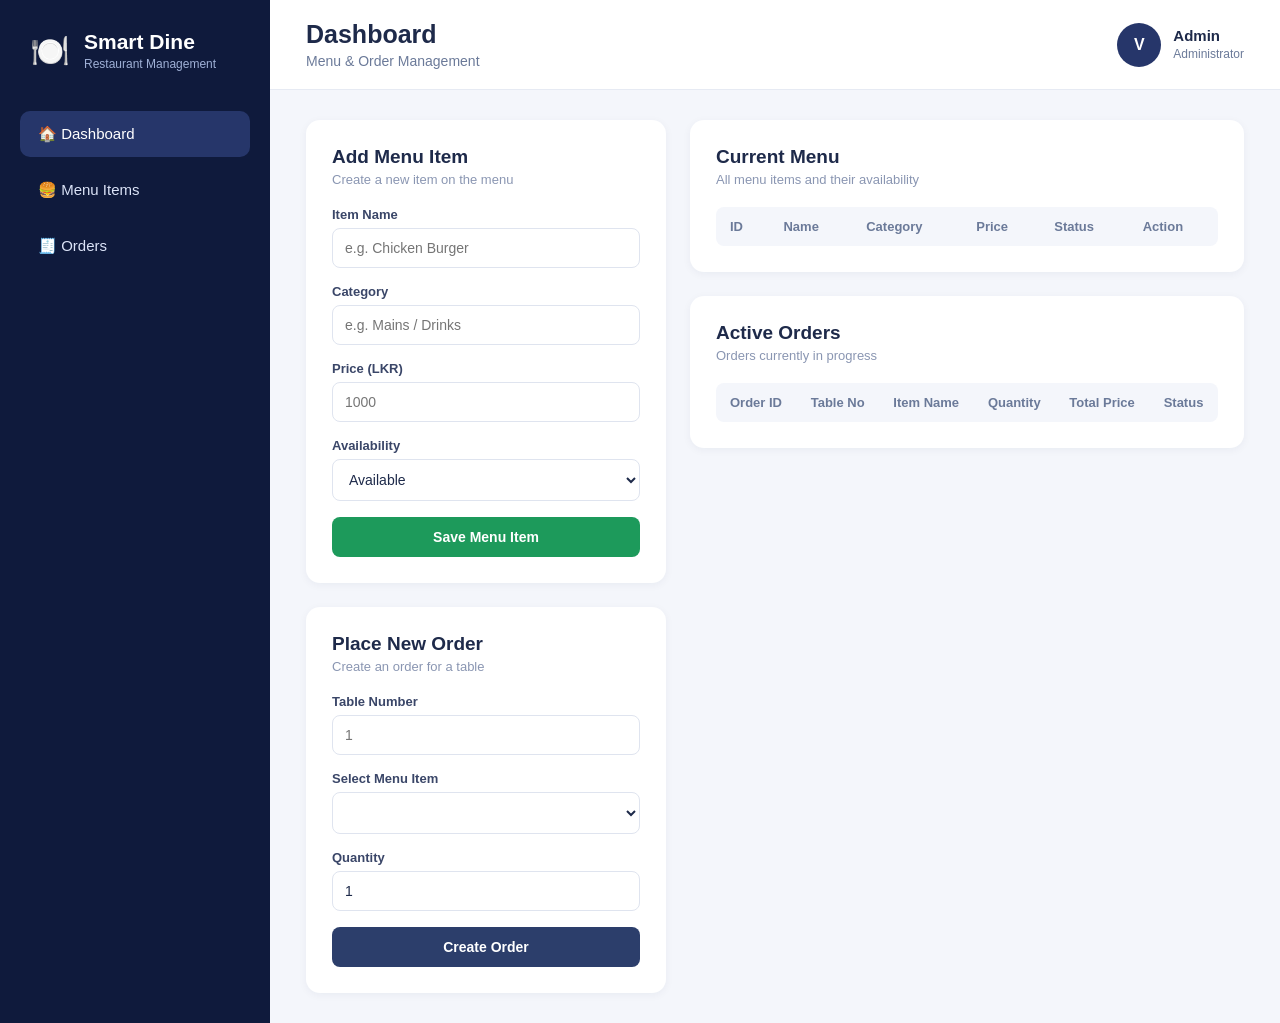
==== commit c48fd59f: "Update Menu & Order Management dashboard UI" ====
--- a/src/main/resources/static/index.html
+++ b/src/main/resources/static/index.html
@@ -1,377 +1,327 @@
 <!DOCTYPE html>
 <html lang="en">
 <head>
-  <meta charset="UTF-8">
-  <meta name="viewport" content="width=device-width, initial-scale=1.0">
-  <title>Smart Dine - Employee & Inventory Portal</title>
-  <style>
-    * { box-sizing: border-box; font-family: -apple-system, BlinkMacSystemFont, "Segoe UI", Roboto, sans-serif; }
-    body { background-color: #f1f5f9; margin: 0; padding: 24px; color: #1e293b; }
-    .container { max-width: 1200px; margin: 0 auto; }
-    header { display: flex; justify-content: space-between; align-items: center; margin-bottom: 24px; border-bottom: 2px solid #cbd5e1; padding-bottom: 12px; }
-    h1 { margin: 0; color: #0f172a; font-size: 24px; }
-    .btn-top { background: #475569; color: white; border: none; padding: 8px 16px; border-radius: 6px; cursor: pointer; font-weight: 600; }
-    
-    .section-grid { display: grid; grid-template-columns: 2fr 1fr; gap: 20px; margin-bottom: 30px; }
-    @media (max-width: 900px) { .section-grid { grid-template-columns: 1fr; } }
-
-    .card { background: #ffffff; border-radius: 8px; box-shadow: 0 1px 3px rgba(0,0,0,0.1); padding: 20px; border: 1px solid #e2e8f0; }
-    h2 { margin-top: 0; font-size: 18px; color: #1e40af; border-bottom: 1px solid #e2e8f0; padding-bottom: 8px; }
-
-    table { width: 100%; border-collapse: collapse; margin-top: 10px; font-size: 14px; }
-    th, td { text-align: left; padding: 10px 12px; border-bottom: 1px solid #e2e8f0; }
-    th { background: #f8fafc; color: #64748b; }
-    
-    .badge { padding: 4px 8px; border-radius: 9999px; font-weight: 600; font-size: 12px; }
-    .badge-ok { background: #dcfce7; color: #15803d; }
-    .badge-danger { background: #fee2e2; color: #b91c1c; }
-
-    .btn-del { background: #ef4444; color: white; border: none; padding: 4px 10px; border-radius: 4px; cursor: pointer; font-size: 12px; }
-    .btn-del:hover { background: #dc2626; }
-    .btn-submit { width: 100%; background: #2563eb; color: white; border: none; padding: 10px; border-radius: 6px; cursor: pointer; font-weight: 600; font-size: 14px; margin-top: 8px; }
-    .btn-submit:hover { background: #1d4ed8; }
-
-    .form-group { margin-bottom: 10px; }
-    label { display: block; font-size: 13px; font-weight: 600; color: #475569; margin-bottom: 4px; }
-    input, select { width: 100%; padding: 8px; border: 1px solid #cbd5e1; border-radius: 6px; font-size: 14px; }
-  </style>
+    <meta charset="UTF-8">
+    <meta name="viewport" content="width=device-width, initial-scale=1.0">
+    <title>Smart-Dine | Menu & Order Management</title>
+    <style>
+        * { margin: 0; padding: 0; box-sizing: border-box; font-family: 'Segoe UI', Roboto, Arial, sans-serif; }
+        body { background: #f4f6fb; color: #1e2a4a; display: flex; min-height: 100vh; }
+
+        /* ===== Sidebar ===== */
+        .sidebar { width: 270px; background: #0f1a3c; color: #fff; padding: 30px 20px; flex-shrink: 0; }
+        .brand { display: flex; align-items: center; gap: 14px; margin-bottom: 40px; padding-left: 10px; }
+        .brand .logo { font-size: 32px; }
+        .brand h2 { font-size: 21px; font-weight: 700; }
+        .brand p { font-size: 12px; color: #9fb0d6; margin-top: 3px; }
+        .nav a { display: flex; align-items: center; gap: 12px; padding: 14px 18px; margin-bottom: 10px; border-radius: 10px; color: #dbe3f7; text-decoration: none; font-size: 15px; transition: background 0.2s; }
+        .nav a:hover { background: #1b2a57; }
+        .nav a.active { background: #26366a; color: #fff; }
+
+        /* ===== Main area ===== */
+        .main { flex: 1; min-width: 0; }
+        .topbar { background: #fff; display: flex; justify-content: space-between; align-items: center; padding: 20px 36px; border-bottom: 1px solid #e6eaf3; }
+        .topbar h1 { font-size: 25px; text-align: left; color: #1e2a4a; }
+        .topbar p { font-size: 14px; color: #6b7a99; margin-top: 4px; }
+        .profile { display: flex; align-items: center; gap: 12px; }
+        .avatar { width: 44px; height: 44px; border-radius: 50%; background: #26366a; color: #fff; display: flex; align-items: center; justify-content: center; font-weight: 600; }
+        .profile strong { display: block; font-size: 15px; }
+        .profile span { font-size: 12px; color: #6b7a99; }
+
+        .content { padding: 30px 36px; }
+        .grid-container { display: grid; grid-template-columns: 360px 1fr; gap: 24px; align-items: start; }
+        .col { display: flex; flex-direction: column; gap: 24px; }
+
+        /* ===== Cards ===== */
+        .card { background: #fff; padding: 26px; border-radius: 14px; box-shadow: 0 2px 8px rgba(20,30,70,0.05); }
+        .card h2 { font-size: 19px; color: #1e2a4a; border: none; padding: 0; margin: 0 0 4px 0; }
+        .card .sub { font-size: 13px; color: #8a96b2; margin-bottom: 20px; }
+
+        /* ===== Forms ===== */
+        .form-group { margin-bottom: 16px; }
+        label { display: block; margin-bottom: 6px; font-weight: 600; font-size: 13px; color: #3a4668; }
+        input[type="text"], input[type="number"], select { width: 100%; padding: 11px 12px; border: 1px solid #dfe4ef; border-radius: 8px; font-size: 14px; background: #fff; color: #1e2a4a; }
+        input:focus, select:focus { outline: none; border-color: #3b5bdb; box-shadow: 0 0 0 3px rgba(59,91,219,0.12); }
+
+        button { background: #1d9a5b; color: #fff; border: none; padding: 12px 15px; border-radius: 8px; cursor: pointer; font-weight: 600; font-size: 14px; width: 100%; transition: background 0.2s; }
+        button:hover { background: #178049; }
+        .btn-order { background: #2c3e6b; }
+        .btn-order:hover { background: #26366a; }
+        .btn-danger { background: #fff; color: #b42318; border: 1px solid #f3c4c0; width: auto; padding: 6px 12px; font-size: 12px; border-radius: 6px; }
+        .btn-danger:hover { background: #fde4e4; }
+
+        /* ===== Tables ===== */
+        .table-wrap { overflow-x: auto; }
+        table { width: 100%; border-collapse: collapse; }
+        th { text-align: left; font-size: 13px; color: #6b7a99; font-weight: 600; padding: 12px 14px; background: #f4f6fb; border: none; }
+        th:first-child { border-radius: 8px 0 0 8px; }
+        th:last-child { border-radius: 0 8px 8px 0; }
+        td { padding: 15px 14px; font-size: 14px; border: none; border-bottom: 1px solid #eef1f7; }
+        tbody tr:last-child td { border-bottom: none; }
+
+        /* ===== Badges ===== */
+        .badge { padding: 5px 13px; border-radius: 20px; font-size: 12px; font-weight: 600; display: inline-block; color: inherit; }
+        .badge-success { background: #dff5e7; color: #1d7a45; }
+        .badge-warning { background: #fff4d6; color: #a06a00; }
+
+        @media (max-width: 1000px) {
+            body { flex-direction: column; }
+            .sidebar { width: 100%; }
+            .grid-container { grid-template-columns: 1fr; }
+        }
+    </style>
 </head>
 <body>
-  <div class="container">
-    <header>
-      <div>
-        <h1>Smart Dine Restaurant</h1>
-        <p style="margin:4px 0 0; color:#64748b; font-size:14px;">Member 4: Employee, Supplier & Inventory Management</p>
-      </div>
-      <button class="btn-top" onclick="loadAll()">Refresh All Data</button>
-    </header>
-
-    <!-- SECTION 1: INVENTORY -->
-    <div class="section-grid">
-      <div class="card">
-        <h2>Current Inventory</h2>
-        <table>
-          <thead>
-            <tr>
-              <th>ID</th>
-              <th>Item Name</th>
-              <th>Stock</th>
-              <th>Unit</th>
-              <th>Reorder Alert</th>
-              <th>Status</th>
-              <th>Action</th>
-            </tr>
-          </thead>
-          <tbody id="inventory-tbody"><tr><td colspan="7">Loading...</td></tr></tbody>
-        </table>
-      </div>
-      <div class="card">
-        <h2>Add Inventory Item</h2>
-        <form onsubmit="handleSaveInventory(event)">
-          <div class="form-group">
-            <label>Item Name</label>
-            <input type="text" id="inv-name" required placeholder="e.g., Basmati Rice" />
-          </div>
-          <div class="form-group">
-            <label>Initial Quantity</label>
-            <input type="number" step="0.01" id="inv-qty" required placeholder="e.g., 25.00" />
-          </div>
-          <div class="form-group">
-            <label>Unit</label>
-            <input type="text" id="inv-unit" required placeholder="e.g., kg / liters" />
-          </div>
-          <div class="form-group">
-            <label>Reorder Alert Level</label>
-            <input type="number" step="0.01" id="inv-reorder" required placeholder="e.g., 10.00" />
-          </div>
-          <div class="form-group">
-            <label>Supplier (Optional)</label>
-            <select id="inv-supplier"></select>
-          </div>
-          <button type="submit" class="btn-submit">Save Inventory Item</button>
-        </form>
-      </div>
+
+    <!-- SIDEBAR -->
+    <aside class="sidebar">
+        <div class="brand">
+            <div class="logo">🍽️</div>
+            <div>
+                <h2>Smart Dine</h2>
+                <p>Restaurant Management</p>
+            </div>
+        </div>
+        <nav class="nav">
+            <a href="#" class="active">🏠 Dashboard</a>
+            <a href="#menuCard">🍔 Menu Items</a>
+            <a href="#ordersCard">🧾 Orders</a>
+        </nav>
+    </aside>
+
+    <div class="main">
+
+        <!-- TOP BAR -->
+        <header class="topbar">
+            <div>
+                <h1>Dashboard</h1>
+                <p>Menu &amp; Order Management</p>
+            </div>
+            <div class="profile">
+                <div class="avatar">V</div>
+                <div>
+                    <strong>Admin</strong>
+                    <span>Administrator</span>
+                </div>
+            </div>
+        </header>
+
+        <section class="content">
+            <div class="grid-container">
+
+                <!-- LEFT COLUMN: FORMS -->
+                <div class="col">
+
+                    <!-- Form 1: Add Menu Item -->
+                    <div class="card">
+                        <h2>Add Menu Item</h2>
+                        <p class="sub">Create a new item on the menu</p>
+                        <form id="menuForm">
+                            <div class="form-group">
+                                <label for="itemName">Item Name</label>
+                                <input type="text" id="itemName" required placeholder="e.g. Chicken Burger">
+                            </div>
+                            <div class="form-group">
+                                <label for="itemCategory">Category</label>
+                                <input type="text" id="itemCategory" required placeholder="e.g. Mains / Drinks">
+                            </div>
+                            <div class="form-group">
+                                <label for="itemPrice">Price (LKR)</label>
+                                <input type="number" step="0.01" id="itemPrice" required placeholder="1000">
+                            </div>
+                            <div class="form-group">
+                                <label for="itemAvailable">Availability</label>
+                                <select id="itemAvailable">
+                                    <option value="true">Available</option>
+                                    <option value="false">Out of Stock</option>
+                                </select>
+                            </div>
+                            <button type="submit">Save Menu Item</button>
+                        </form>
+                    </div>
+
+                    <!-- Form 2: Place New Order -->
+                    <div class="card">
+                        <h2>Place New Order</h2>
+                        <p class="sub">Create an order for a table</p>
+                        <form id="orderForm">
+                            <div class="form-group">
+                                <label for="tableNumber">Table Number</label>
+                                <input type="number" id="tableNumber" required placeholder="1">
+                            </div>
+                            <div class="form-group">
+                                <label for="selectMenuItem">Select Menu Item</label>
+                                <select id="selectMenuItem" required>
+                                    <!-- Dynamically populated from menu items -->
+                                </select>
+                            </div>
+                            <div class="form-group">
+                                <label for="orderQuantity">Quantity</label>
+                                <input type="number" id="orderQuantity" min="1" value="1" required>
+                            </div>
+                            <button type="submit" class="btn-order">Create Order</button>
+                        </form>
+                    </div>
+                </div>
+
+                <!-- RIGHT COLUMN: TABLES -->
+                <div class="col">
+
+                    <!-- Table 1: Current Menu -->
+                    <div class="card" id="menuCard">
+                        <h2>Current Menu</h2>
+                        <p class="sub">All menu items and their availability</p>
+                        <div class="table-wrap">
+                            <table id="menuTable">
+                                <thead>
+                                    <tr>
+                                        <th>ID</th>
+                                        <th>Name</th>
+                                        <th>Category</th>
+                                        <th>Price</th>
+                                        <th>Status</th>
+                                        <th>Action</th>
+                                    </tr>
+                                </thead>
+                                <tbody></tbody>
+                            </table>
+                        </div>
+                    </div>
+
+                    <!-- Table 2: Active Orders -->
+                    <div class="card" id="ordersCard">
+                        <h2>Active Orders</h2>
+                        <p class="sub">Orders currently in progress</p>
+                        <div class="table-wrap">
+                            <table id="ordersTable">
+                                <thead>
+                                    <tr>
+                                        <th>Order ID</th>
+                                        <th>Table No</th>
+                                        <th>Item Name</th>
+                                        <th>Quantity</th>
+                                        <th>Total Price</th>
+                                        <th>Status</th>
+                                    </tr>
+                                </thead>
+                                <tbody></tbody>
+                            </table>
+                        </div>
+                    </div>
+                </div>
+
+            </div>
+        </section>
     </div>
 
-    <!-- SECTION 2: SUPPLIERS -->
-    <div class="section-grid">
-      <div class="card">
-        <h2>Registered Suppliers</h2>
-        <table>
-          <thead>
-            <tr>
-              <th>ID</th>
-              <th>Name</th>
-              <th>Phone</th>
-              <th>Email</th>
-              <th>Address</th>
-              <th>Action</th>
-            </tr>
-          </thead>
-          <tbody id="supplier-tbody"><tr><td colspan="6">Loading...</td></tr></tbody>
-        </table>
-      </div>
-      <div class="card">
-        <h2>Add Supplier</h2>
-        <form onsubmit="handleSaveSupplier(event)">
-          <div class="form-group">
-            <label>Supplier Name</label>
-            <input type="text" id="sup-name" required placeholder="e.g., Ceylon Spices Ltd" />
-          </div>
-          <div class="form-group">
-            <label>Phone Number</label>
-            <input type="text" id="sup-phone" required placeholder="e.g., 0771234567" />
-          </div>
-          <div class="form-group">
-            <label>Email</label>
-            <input type="email" id="sup-email" placeholder="e.g., info@ceylonspices.lk" />
-          </div>
-          <div class="form-group">
-            <label>Address</label>
-            <input type="text" id="sup-address" required placeholder="e.g., Galle Road, Bentota" />
-          </div>
-          <button type="submit" class="btn-submit">Register Supplier</button>
-        </form>
-      </div>
-    </div>
-
-    <!-- SECTION 3: EMPLOYEES -->
-    <div class="section-grid">
-      <div class="card">
-        <h2>Staff Members (Employee Directory)</h2>
-        <table>
-          <thead>
-            <tr>
-              <th>ID</th>
-              <th>Name</th>
-              <th>Role</th>
-              <th>Phone</th>
-              <th>Email</th>
-              <th>Action</th>
-            </tr>
-          </thead>
-          <tbody id="employee-tbody"><tr><td colspan="6">Loading...</td></tr></tbody>
-        </table>
-      </div>
-      <div class="card">
-        <h2>Add Staff Member</h2>
-        <form onsubmit="handleSaveEmployee(event)">
-          <div class="form-group">
-            <label>Full Name</label>
-            <input type="text" id="emp-name" required placeholder="e.g., Kasun Perera" />
-          </div>
-          <div class="form-group">
-            <label>Role</label>
-            <select id="emp-role" required>
-              <option value="Chef">Chef</option>
-              <option value="Waiter">Waiter</option>
-              <option value="Manager">Manager</option>
-              <option value="Cashier">Cashier</option>
-              <option value="Cleaner">Cleaner</option>
-            </select>
-          </div>
-          <div class="form-group">
-            <label>Phone Number</label>
-            <input type="text" id="emp-phone" required placeholder="e.g., 0719876543" />
-          </div>
-          <div class="form-group">
-            <label>Email</label>
-            <input type="email" id="emp-email" placeholder="e.g., kasun@gmail.com" />
-          </div>
-          <button type="submit" class="btn-submit">Add Employee</button>
-        </form>
-      </div>
-    </div>
-  </div>
-
-  <script>
-    const API = "http://localhost:9090/api";
-
-    // 1. INVENTORY
-    async function loadInventory() {
-      const tbody = document.getElementById("inventory-tbody");
-      try {
-        const res = await fetch(`${API}/inventory`);
-        const data = await res.json();
-        if (!data || data.length === 0) {
-          tbody.innerHTML = `<tr><td colspan="7">No inventory records.</td></tr>`;
-          return;
+    <script>
+        const BASE_URL = 'http://localhost:8082/api';
+
+        document.addEventListener('DOMContentLoaded', () => {
+            fetchMenuItems();
+            fetchOrders();
+        });
+
+        // --- MENU LOGIC ---
+        function fetchMenuItems() {
+            fetch(`${BASE_URL}/menu`)
+                .then(res => res.json())
+                .then(data => {
+                    const tbody = document.querySelector('#menuTable tbody');
+                    const select = document.getElementById('selectMenuItem');
+                    tbody.innerHTML = '';
+                    select.innerHTML = '';
+
+                    data.forEach(item => {
+                        // Render Menu Table Row
+                        const row = document.createElement('tr');
+                        row.innerHTML = `
+                            <td>${item.id}</td>
+                            <td>${item.name}</td>
+                            <td>${item.category}</td>
+                            <td>${item.price.toFixed(2)}</td>
+                            <td><span class="badge ${item.available ? 'badge-success' : 'badge-warning'}">${item.available ? 'Available' : 'Out of Stock'}</span></td>
+                            <td><button class="btn-danger" onclick="deleteMenuItem(${item.id})">Delete</button></td>
+                        `;
+                        tbody.appendChild(row);
+
+                        // Render Option in Order Dropdown
+                        if(item.available) {
+                            const opt = document.createElement('option');
+                            opt.value = item.name;
+                            opt.textContent = `${item.name} (LKR ${item.price})`;
+                            select.appendChild(opt);
+                        }
+                    });
+                });
         }
-        tbody.innerHTML = data.map(item => {
-          const qty = Number(item.quantity) || 0;
-          const reorder = Number(item.reorderLevel) || 0;
-          const isLow = qty <= reorder;
-          return `
-            <tr>
-              <td>#${item.inventoryId}</td>
-              <td><strong>${item.itemName || 'Item #' + item.inventoryId}</strong></td>
-              <td>${qty}</td>
-              <td>${item.unit || '-'}</td>
-              <td>${reorder}</td>
-              <td><span class="badge ${isLow ? 'badge-danger' : 'badge-ok'}">${isLow ? 'Low Stock' : 'Adequate'}</span></td>
-              <td><button class="btn-del" onclick="deleteItem('inventory', ${item.inventoryId})">Delete</button></td>
-            </tr>
-          `;
-        }).join("");
-      } catch (err) {
-        tbody.innerHTML = `<tr><td colspan="7" style="color:red">Failed to load inventory.</td></tr>`;
-      }
-    }
-
-    async function handleSaveInventory(e) {
-      e.preventDefault();
-      const supSelect = document.getElementById("inv-supplier");
-      const supVal = supSelect.value;
-
-      const payload = {
-        itemName: document.getElementById("inv-name").value.trim(),
-        quantity: parseFloat(document.getElementById("inv-qty").value),
-        unit: document.getElementById("inv-unit").value.trim(),
-        reorderLevel: parseFloat(document.getElementById("inv-reorder").value),
-        supplierId: supVal ? parseInt(supVal) : null
-      };
-
-      try {
-        const res = await fetch(`${API}/inventory`, {
-          method: "POST",
-          headers: { "Content-Type": "application/json" },
-          body: JSON.stringify(payload)
+
+        document.getElementById('menuForm').addEventListener('submit', (e) => {
+            e.preventDefault();
+            const newItem = {
+                name: document.getElementById('itemName').value,
+                category: document.getElementById('itemCategory').value,
+                price: parseFloat(document.getElementById('itemPrice').value),
+                available: document.getElementById('itemAvailable').value === 'true'
+            };
+
+            fetch(`${BASE_URL}/menu`, {
+                method: 'POST',
+                headers: { 'Content-Type': 'application/json' },
+                body: JSON.stringify(newItem)
+            }).then(() => {
+                document.getElementById('menuForm').reset();
+                fetchMenuItems();
+            });
         });
 
-        if (res.ok) {
-          e.target.reset();
-          loadInventory();
-        } else {
-          const errText = await res.text();
-          alert("Failed to add inventory item: " + errText);
+        function deleteMenuItem(id) {
+            if(confirm('Delete item?')) {
+                fetch(`${BASE_URL}/menu/${id}`, { method: 'DELETE' }).then(() => fetchMenuItems());
+            }
         }
-      } catch (err) {
-        alert("Network error: " + err.message);
-      }
-    }
-
-    // 2. SUPPLIERS
-    async function loadSuppliers() {
-      const tbody = document.getElementById("supplier-tbody");
-      const dropdown = document.getElementById("inv-supplier");
-      try {
-        const res = await fetch(`${API}/suppliers`);
-        const data = await res.json();
-        if (!data || data.length === 0) {
-          tbody.innerHTML = `<tr><td colspan="6">No suppliers registered.</td></tr>`;
-          dropdown.innerHTML = `<option value="">None</option>`;
-          return;
+
+        // --- ORDER LOGIC ---
+        function fetchOrders() {
+            fetch(`${BASE_URL}/orders`)
+                .then(res => res.json())
+                .then(data => {
+                    const tbody = document.querySelector('#ordersTable tbody');
+                    tbody.innerHTML = '';
+                    data.forEach(order => {
+                        const row = document.createElement('tr');
+                        row.innerHTML = `
+                            <td>${order.id}</td>
+                            <td>${order.tableNumber}</td>
+                            <td>${order.itemName || order.menuItemName}</td>
+                            <td>${order.quantity}</td>
+                            <td>${(order.totalPrice || 0).toFixed(2)}</td>
+                            <td><span class="badge badge-warning">${order.status || 'PENDING'}</span></td>
+                        `;
+                        tbody.appendChild(row);
+                    });
+                })
+                .catch(() => console.log("Orders endpoint pending backend load"));
         }
-        tbody.innerHTML = data.map(s => `
-          <tr>
-            <td>#${s.supplierId}</td>
-            <td><strong>${s.name}</strong></td>
-            <td>${s.phone}</td>
-            <td>${s.email || '-'}</td>
-            <td>${s.address}</td>
-            <td><button class="btn-del" onclick="deleteItem('suppliers', ${s.supplierId})">Delete</button></td>
-          </tr>
-        `).join("");
-
-        dropdown.innerHTML = `<option value="">None</option>` + data.map(s => `<option value="${s.supplierId}">${s.name}</option>`).join("");
-      } catch (err) {
-        tbody.innerHTML = `<tr><td colspan="6" style="color:red">Failed to load suppliers.</td></tr>`;
-      }
-    }
-
-    async function handleSaveSupplier(e) {
-      e.preventDefault();
-      const payload = {
-        name: document.getElementById("sup-name").value,
-        phone: document.getElementById("sup-phone").value,
-        email: document.getElementById("sup-email").value,
-        address: document.getElementById("sup-address").value
-      };
-
-      const res = await fetch(`${API}/suppliers`, {
-        method: "POST",
-        headers: { "Content-Type": "application/json" },
-        body: JSON.stringify(payload)
-      });
-
-      if (res.ok) {
-        e.target.reset();
-        loadSuppliers();
-      } else {
-        alert("Failed to add supplier.");
-      }
-    }
-
-    // 3. EMPLOYEES
-    async function loadEmployees() {
-      const tbody = document.getElementById("employee-tbody");
-      try {
-        const res = await fetch(`${API}/employees`);
-        const data = await res.json();
-        if (!data || data.length === 0) {
-          tbody.innerHTML = `<tr><td colspan="6">No employees found.</td></tr>`;
-          return;
-        }
-        tbody.innerHTML = data.map(emp => `
-          <tr>
-            <td>#${emp.employeeId}</td>
-            <td><strong>${emp.name}</strong></td>
-            <td>${emp.role}</td>
-            <td>${emp.phone}</td>
-            <td>${emp.email || '-'}</td>
-            <td><button class="btn-del" onclick="deleteItem('employees', ${emp.employeeId})">Delete</button></td>
-          </tr>
-        `).join("");
-      } catch (err) {
-        tbody.innerHTML = `<tr><td colspan="6" style="color:red">Error loading employees.</td></tr>`;
-      }
-    }
-
-    async function handleSaveEmployee(e) {
-      e.preventDefault();
-      const payload = {
-        name: document.getElementById("emp-name").value,
-        role: document.getElementById("emp-role").value,
-        phone: document.getElementById("emp-phone").value,
-        email: document.getElementById("emp-email").value
-      };
-
-      const res = await fetch(`${API}/employees`, {
-        method: "POST",
-        headers: { "Content-Type": "application/json" },
-        body: JSON.stringify(payload)
-      });
-
-      if (res.ok) {
-        e.target.reset();
-        loadEmployees();
-      } else {
-        alert("Failed to add employee.");
-      }
-    }
-
-    // 4. GENERIC DELETE FUNCTION
-    async function deleteItem(resource, id) {
-      if (!confirm(`Are you sure you want to delete this record (#${id})?`)) return;
-      try {
-        const res = await fetch(`${API}/${resource}/${id}`, { method: "DELETE" });
-        if (res.ok) {
-          loadAll();
-        } else {
-          alert(`Failed to delete from ${resource}. It might be linked to other records.`);
-        }
-      } catch (err) {
-        alert("Error sending delete request.");
-      }
-    }
-
-    function loadAll() {
-      loadInventory();
-      loadSuppliers();
-      loadEmployees();
-    }
-
-    window.onload = loadAll;
-  </script>
+
+        document.getElementById('orderForm').addEventListener('submit', (e) => {
+            e.preventDefault();
+            const newOrder = {
+                tableNumber: parseInt(document.getElementById('tableNumber').value),
+                itemName: document.getElementById('selectMenuItem').value,
+                quantity: parseInt(document.getElementById('orderQuantity').value),
+                status: 'PENDING'
+            };
+
+            fetch(`${BASE_URL}/orders`, {
+                method: 'POST',
+                headers: { 'Content-Type': 'application/json' },
+                body: JSON.stringify(newOrder)
+            }).then(() => {
+                document.getElementById('orderForm').reset();
+                fetchOrders();
+            });
+        });
+    </script>
 </body>
 </html>
